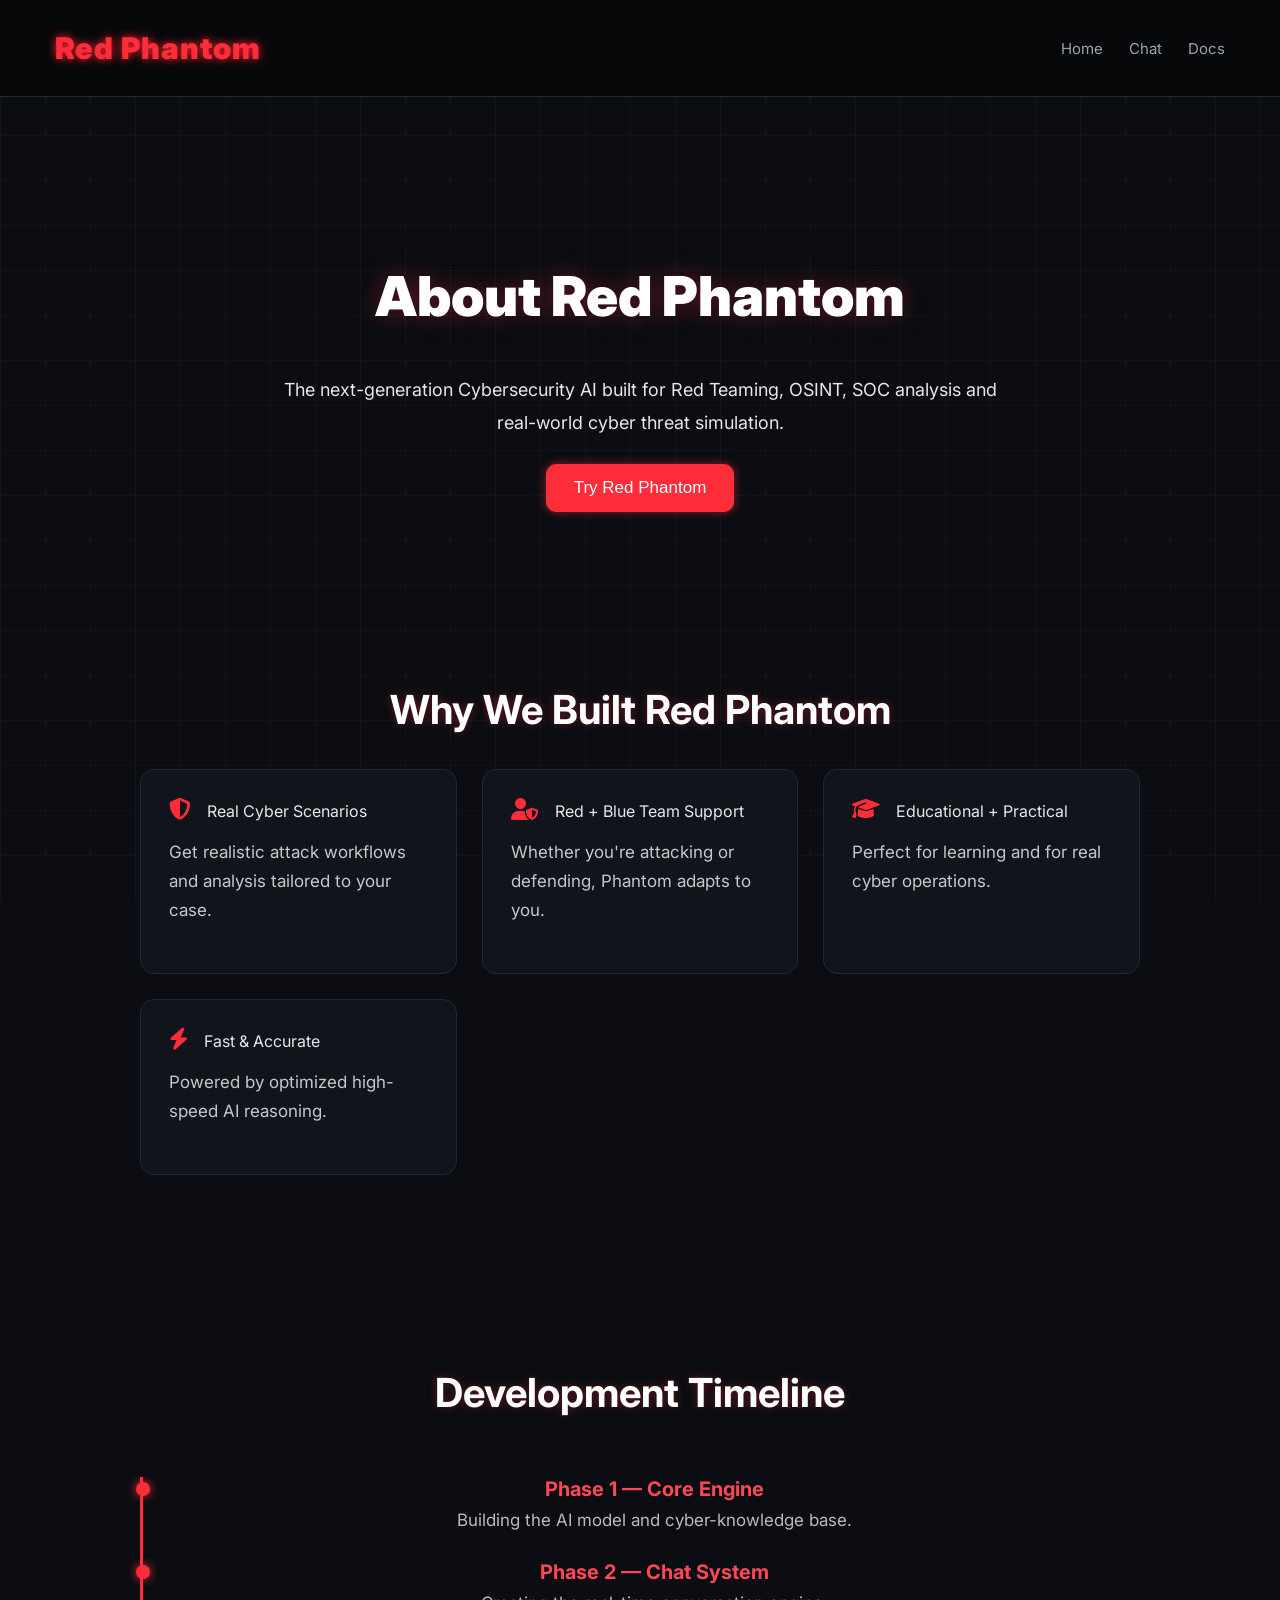
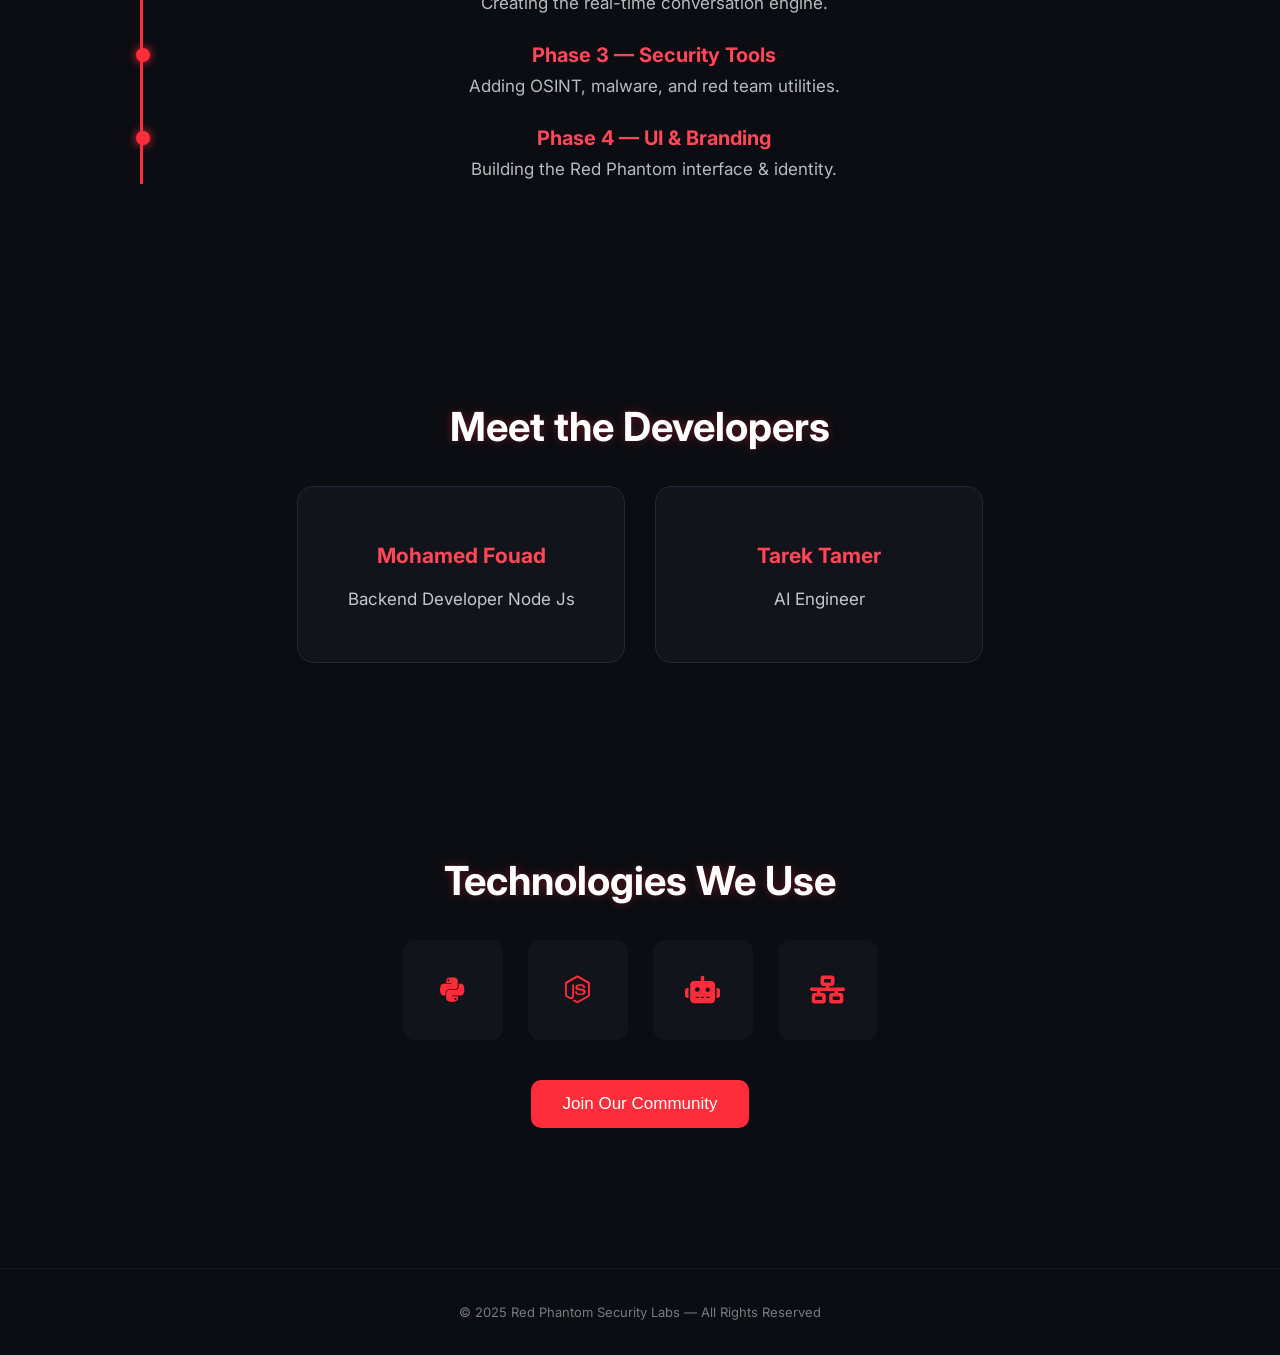
==== about.html @ 365c6709 "Add files via upload" ====
<!doctype html>
<html lang="en">
  <head>
    <meta charset="UTF-8" />
    <meta name="viewport" content="width=device-width, initial-scale=1.0" />
    <title>Red Phantom About</title>
    <link rel="icon" href="./Images/Red Phantom.png" />
    <link rel="preconnect" href="https://fonts.googleapis.com" />
    <link
      href="https://fonts.googleapis.com/css2?family=Inter:wght@300;400;600;700;900&display=swap"
      rel="stylesheet"
    />
    <link
      rel="stylesheet"
      href="https://cdnjs.cloudflare.com/ajax/libs/font-awesome/6.5.0/css/all.min.css"
    />

    <style>
      ::-webkit-scrollbar {
        width: 7px;
      }
      ::-webkit-scrollbar-thumb {
        background: #ff003c;
        border-radius: 10px;
      }

      body {
        margin: 0;
        padding: 0;
        font-family: "Inter", sans-serif;
        background: #0b0d12;
        color: #e5e7eb;
        overflow-x: hidden;
        position: relative;
      }

      body::before {
        content: "";
        position: fixed;
        top: 0;
        left: 0;
        width: 100%;
        height: 100%;
        background-image:
          linear-gradient(rgba(255, 255, 255, 0.03) 1px, transparent 1px),
          linear-gradient(90deg, rgba(255, 255, 255, 0.03) 1px, transparent 1px);
        background-size: 45px 45px;
        pointer-events: none;
        z-index: -1;
      }

      header {
        display: flex;
        justify-content: space-between;
        align-items: center;
        padding: 10px 55px;
        border-bottom: 1px solid #1f2937;
        background: rgba(0, 0, 0, 0.45);
        backdrop-filter: blur(6px);
        position: sticky;
        top: 0;
        z-index: 20;
      }

      header h1 {
        font-size: 30px;
        font-weight: 900;
        color: #ff2d39;
        text-shadow: 0 0 10px #ff2330;
        letter-spacing: 1px;
      }

      header a {
        text-decoration: none;
        color: #9ca3af;
        margin-left: 22px;
        font-size: 15px;
        transition: 0.25s;
      }

      header a:hover {
        color: #fff;
      }

      .hero {
        text-align: center;
        padding: 120px 20px 60px;
      }

      .hero h2 {
        font-size: 55px;
        color: #fff;
        text-shadow: 0 0 25px #ff2d3d55;
        font-weight: 900;
        animation: fadeInUp 1s ease forwards;
      }

      .hero p {
        max-width: 750px;
        margin: 15px auto 25px;
        font-size: 18px;
        opacity: 0.85;
        line-height: 1.8;
        animation: fadeInUp 1.2s ease forwards;
      }

      .hero button {
        padding: 14px 28px;
        background: #ff2d39;
        border: none;
        border-radius: 10px;
        font-size: 17px;
        cursor: pointer;
        color: #fff;
        box-shadow: 0 0 10px #ff2d3d88;
        transition: 0.25s;
        animation: fadeInUp 1.4s ease forwards;
      }

      .hero button:hover {
        box-shadow: 0 0 18px #ff2d3d;
        transform: translateY(-2px);
      }

      .section {
        padding: 80px 20px;
        max-width: 1000px;
        margin: auto;
        text-align: center;
      }

      .section h2 {
        font-size: 40px;
        margin-bottom: 20px;
        color: #fff;
        text-shadow: 0 0 10px #ff2d3d55;
      }

      .section p {
        font-size: 17px;
        opacity: 0.85;
        line-height: 1.7;
        margin-bottom: 20px;
      }

      .feature-grid {
        display: grid;
        grid-template-columns: repeat(auto-fit, minmax(260px, 1fr));
        gap: 25px;
        margin-top: 35px;
      }

      .feature-box {
        padding: 28px;
        background: #11141a;
        border: 1px solid #1f2937;
        border-radius: 14px;
        transition: 0.25s;
        text-align: left;
      }

      .feature-box i {
        font-size: 22px;
        margin-right: 12px;
        color: #ff2d39;
      }

      .feature-box:hover {
        transform: translateY(-5px);
        border-color: #ff2d3d77;
        box-shadow: 0 0 25px #ff2d3d33;
      }

      .dev-cards {
        display: flex;
        justify-content: center;
        gap: 30px;
        flex-wrap: wrap;
        margin-top: 35px;
      }

      .dev-card {
        width: 270px;
        background: #11141a;
        padding: 28px;
        border: 1px solid #1f2937;
        border-radius: 16px;
        text-align: center;
        transition: 0.25s;
      }

      .dev-card:hover {
        transform: translateY(-6px);
        border-color: #ff2d3d77;
        box-shadow: 0 0 25px #ff2d3d33;
      }

      .dev-card img {
        width: 90px;
        height: 90px;
        border-radius: 50%;
        border: 2px solid #ff2d3d;
        margin-bottom: 15px;
      }

      .dev-card h4 {
        color: #ff4757;
        margin-bottom: 8px;
        font-size: 21px;
      }

      .timeline {
        margin-top: 60px;
        border-left: 3px solid #ff2d39;
        padding-left: 25px;
      }

      .timeline-item {
        margin-bottom: 25px;
        position: relative;
        transition: transform 0.3s;
      }

      .timeline-item:hover {
        transform: translateX(10px);
      }

      .timeline-item::before {
        content: "";
        width: 14px;
        height: 14px;
        background: #ff2d39;
        border-radius: 50%;
        position: absolute;
        left: -32px;
        top: 5px;
        box-shadow: 0 0 10px #ff2d3d;
      }

      .timeline-item h4 {
        margin: 0;
        color: #ff4757;
        font-size: 20px;
      }

      .timeline-item p {
        margin: 5px 0 0;
        opacity: 0.8;
      }

      .testimonials {
        display: flex;
        flex-wrap: wrap;
        justify-content: center;
        gap: 30px;
        margin-top: 35px;
      }

      .testimonial-card {
        width: 280px;
        background: #11141a;
        border: 1px solid #1f2937;
        border-radius: 14px;
        padding: 20px;
        text-align: center;
        transition: 0.25s;
      }

      .testimonial-card:hover {
        transform: translateY(-5px);
        border-color: #ff2d3d77;
        box-shadow: 0 0 25px #ff2d3d33;
      }

      .testimonial-card img {
        width: 60px;
        height: 60px;
        border-radius: 50%;
        margin-bottom: 12px;
        border: 2px solid #ff2d39;
      }

      .tech-stack {
        display: flex;
        flex-wrap: wrap;
        justify-content: center;
        gap: 25px;
        margin-top: 35px;
      }

      .tech-item {
        width: 100px;
        height: 100px;
        background: #11141a;
        border-radius: 12px;
        display: flex;
        align-items: center;
        justify-content: center;
        font-size: 28px;
        color: #ff2d39;
        transition: 0.25s;
      }

      .tech-item:hover {
        transform: scale(1.1);
        box-shadow: 0 0 18px #ff2d3d55;
      }

      .contact-btn {
        margin-top: 40px;
        padding: 14px 32px;
        background: #ff2d39;
        border: none;
        border-radius: 10px;
        color: #fff;
        font-size: 17px;
        cursor: pointer;
        transition: 0.25s;
      }

      .contact-btn:hover {
        transform: translateY(-2px);
        box-shadow: 0 0 18px #ff2d3d;
      }

      .footer {
        text-align: center;
        padding: 35px;
        opacity: 0.5;
        font-size: 13px;
        border-top: 1px solid #1f2937;
        margin-top: 60px;
      }

      @keyframes fadeInUp {
        0% {
          opacity: 0;
          transform: translateY(30px);
        }
        100% {
          opacity: 1;
          transform: translateY(0);
        }
      }
    </style>
  </head>

  <body>
    <header>
      <h1>Red Phantom</h1>
      <nav>
        <a href="./landing.html">Home</a>
        <a href="index.html">Chat</a>
        <a href="docs.html">Docs</a>
      </nav>
    </header>

    <div class="hero">
      <h2>About Red Phantom</h2>
      <p>
        The next-generation Cybersecurity AI built for Red Teaming, OSINT, SOC
        analysis and real-world cyber threat simulation.
      </p>
      <button onclick="location.href = 'index.html'">Try Red Phantom</button>
    </div>

    <div class="section">
      <h2>Why We Built Red Phantom</h2>
      <div class="feature-grid">
        <div class="feature-box">
          <i class="fa-solid fa-shield-halved"></i> Real Cyber Scenarios
          <p>
            Get realistic attack workflows and analysis tailored to your case.
          </p>
        </div>
        <div class="feature-box">
          <i class="fa-solid fa-user-shield"></i> Red + Blue Team Support
          <p>Whether you're attacking or defending, Phantom adapts to you.</p>
        </div>
        <div class="feature-box">
          <i class="fa-solid fa-graduation-cap"></i> Educational + Practical
          <p>Perfect for learning and for real cyber operations.</p>
        </div>
        <div class="feature-box">
          <i class="fa-solid fa-bolt"></i> Fast & Accurate
          <p>Powered by optimized high-speed AI reasoning.</p>
        </div>
      </div>
    </div>

    <div class="section">
      <h2>Development Timeline</h2>
      <div class="timeline">
        <div class="timeline-item">
          <h4>Phase 1 — Core Engine</h4>
          <p>Building the AI model and cyber-knowledge base.</p>
        </div>
        <div class="timeline-item">
          <h4>Phase 2 — Chat System</h4>
          <p>Creating the real-time conversation engine.</p>
        </div>
        <div class="timeline-item">
          <h4>Phase 3 — Security Tools</h4>
          <p>Adding OSINT, malware, and red team utilities.</p>
        </div>
        <div class="timeline-item">
          <h4>Phase 4 — UI & Branding</h4>
          <p>Building the Red Phantom interface & identity.</p>
        </div>
      </div>
    </div>

    <div class="section">
      <h2>Meet the Developers</h2>
      <div class="dev-cards">
        <div class="dev-card">
          <h4>Mohamed Fouad</h4>
          <p>Backend Developer Node Js</p>
        </div>
        <div class="dev-card">
          <h4>Tarek Tamer</h4>
          <p>AI Engineer</p>
        </div>
      </div>
    </div>

    <div class="section">
      <h2>Technologies We Use</h2>
      <div class="tech-stack">
        <div class="tech-item"><i class="fa-brands fa-python"></i></div>
        <div class="tech-item"><i class="fa-brands fa-node-js"></i></div>
        <div class="tech-item"><i class="fa-solid fa-robot"></i></div>
        <div class="tech-item"><i class="fa-solid fa-network-wired"></i></div>
      </div>
      <button class="contact-btn" onclick="location.href = 'index.html'">
        Join Our Community
      </button>
    </div>

    <div class="footer">
      © 2025 Red Phantom Security Labs — All Rights Reserved
    </div>
  </body>
</html>
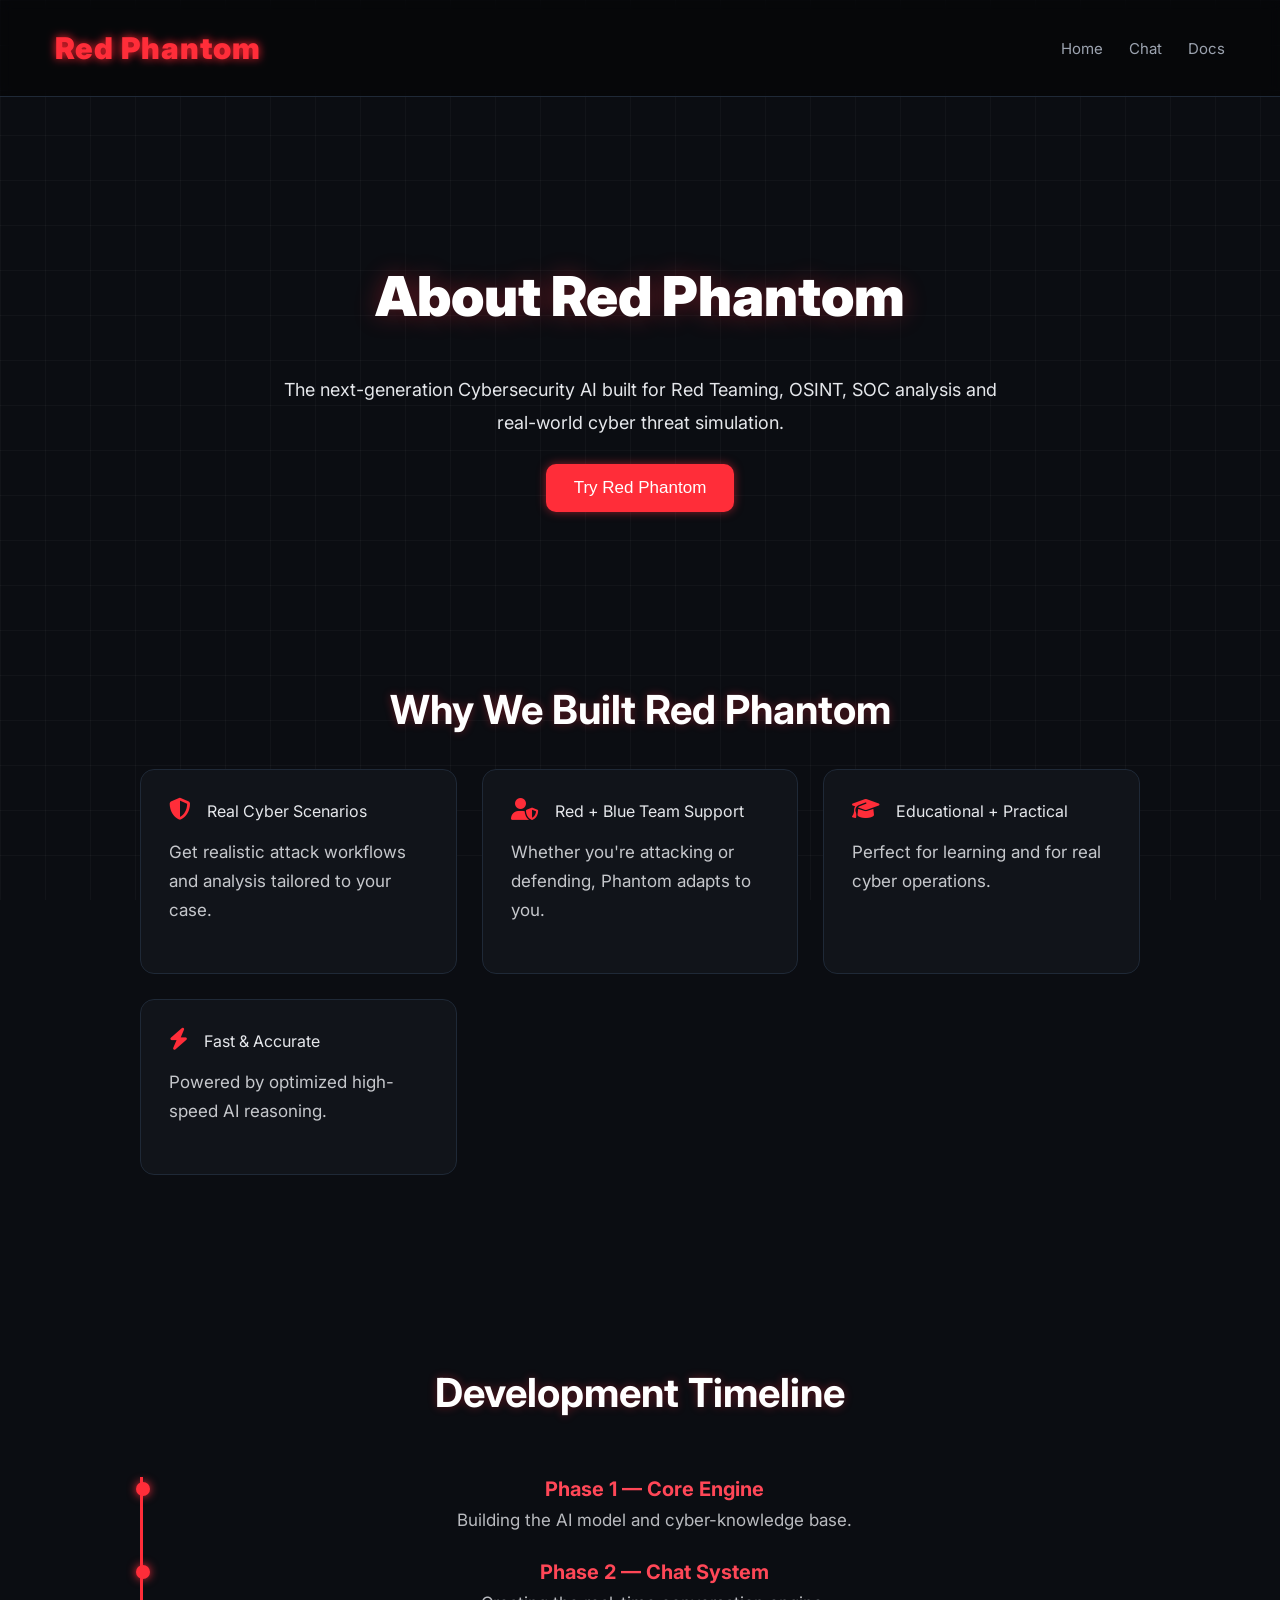
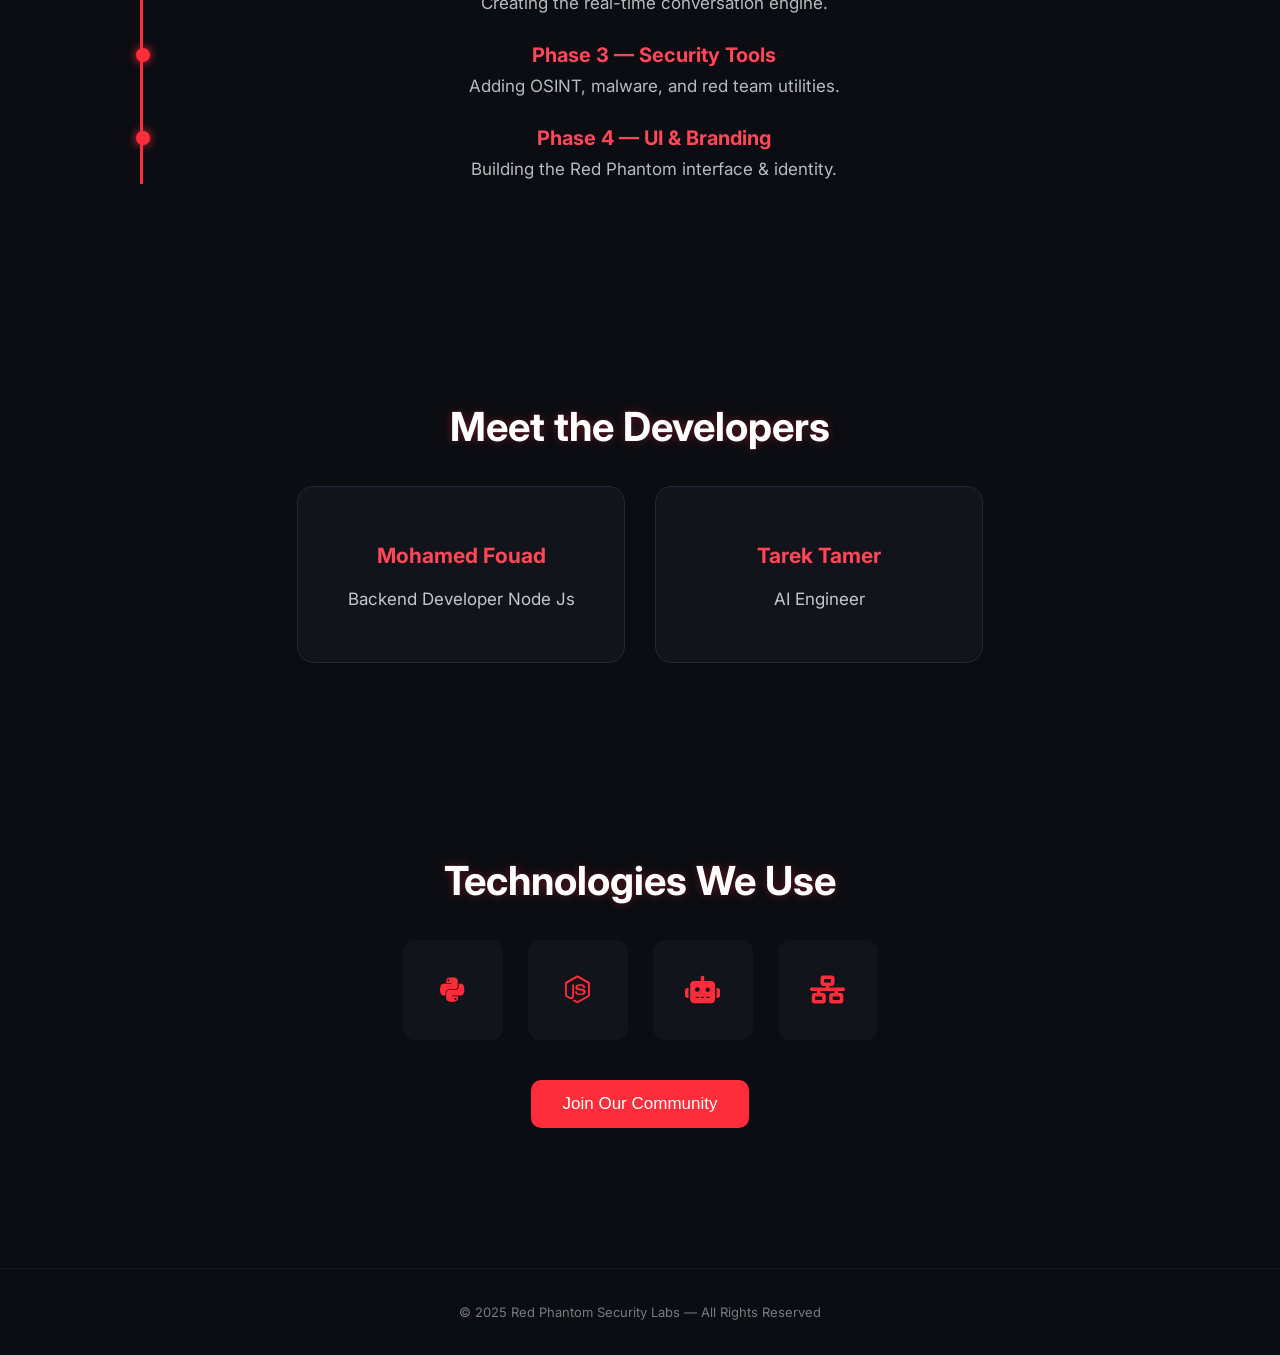
==== commit 5d8651dc: "Update about.html" ====
--- a/about.html
+++ b/about.html
@@ -349,7 +349,7 @@
     <header>
       <h1>Red Phantom</h1>
       <nav>
-        <a href="./landing.html">Home</a>
+        <a href="https://bot-ruby-delta.vercel.app/index.html">Home</a>
         <a href="index.html">Chat</a>
         <a href="docs.html">Docs</a>
       </nav>
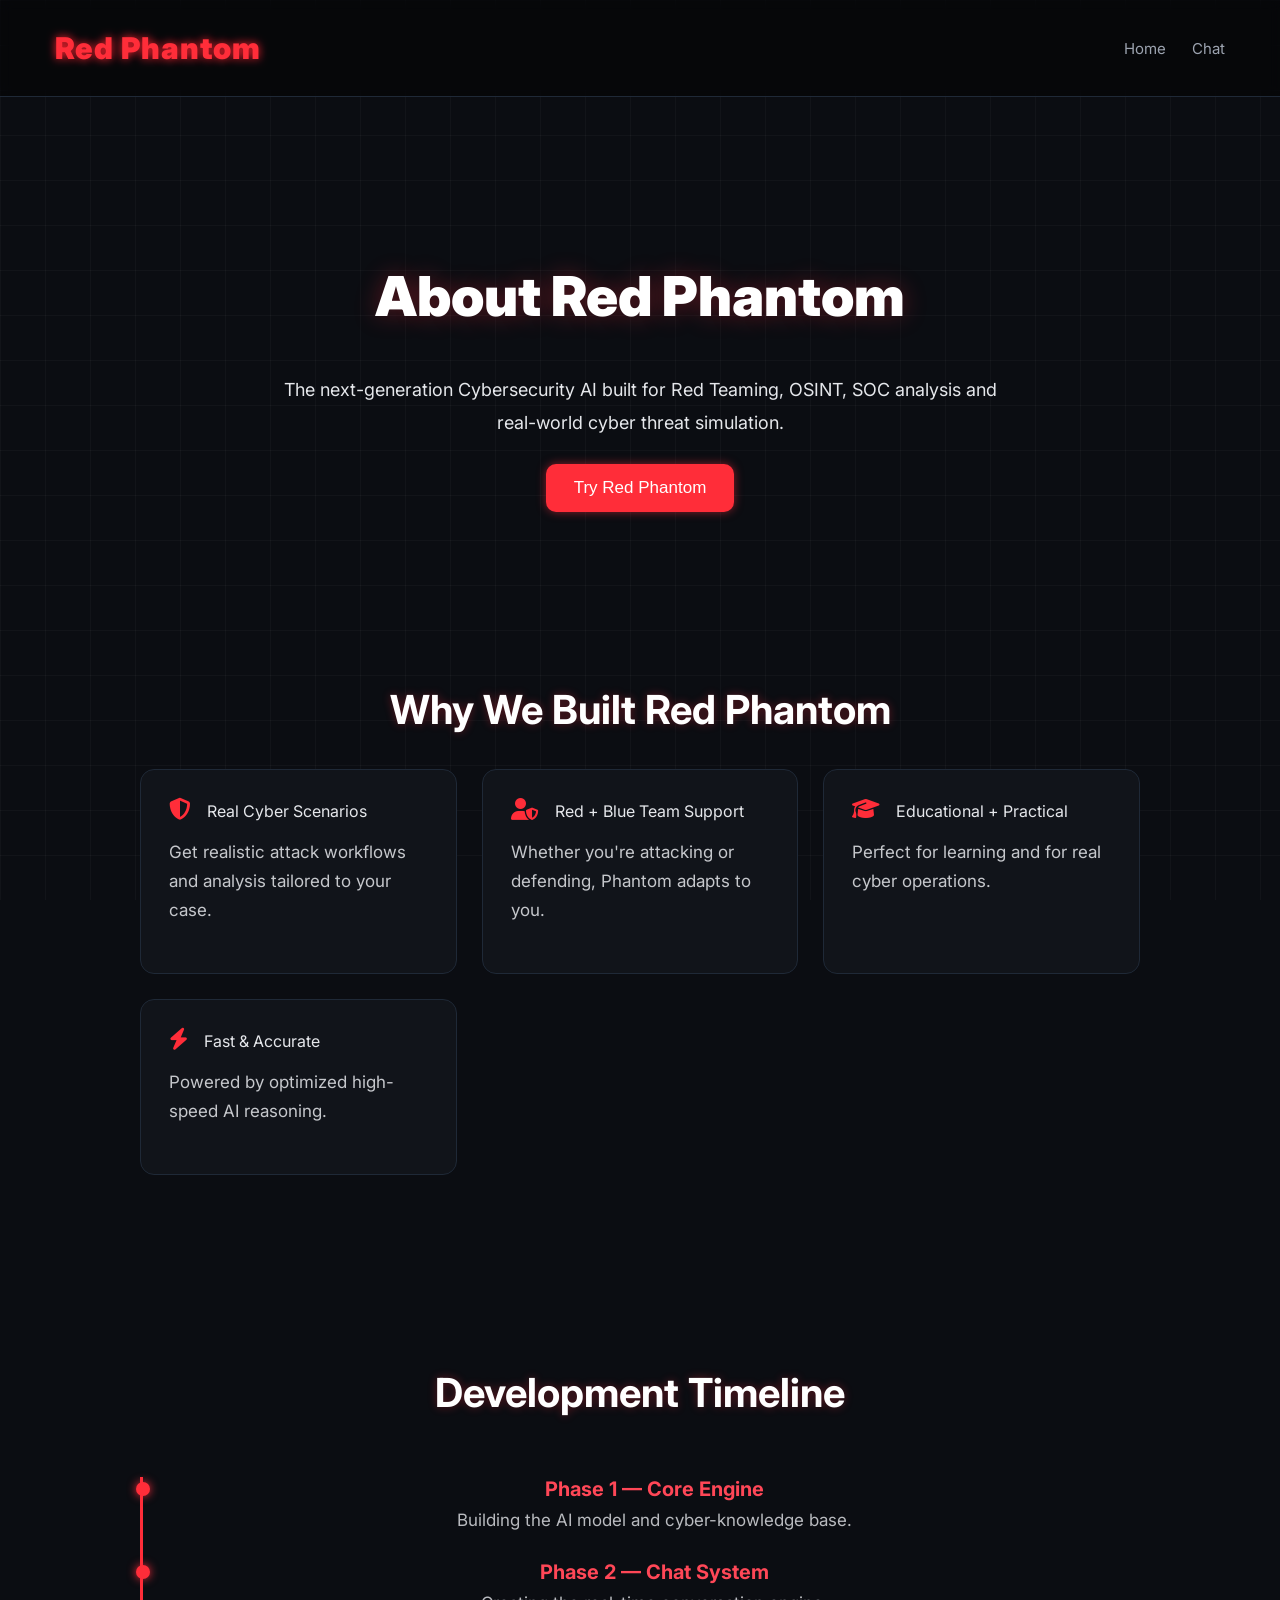
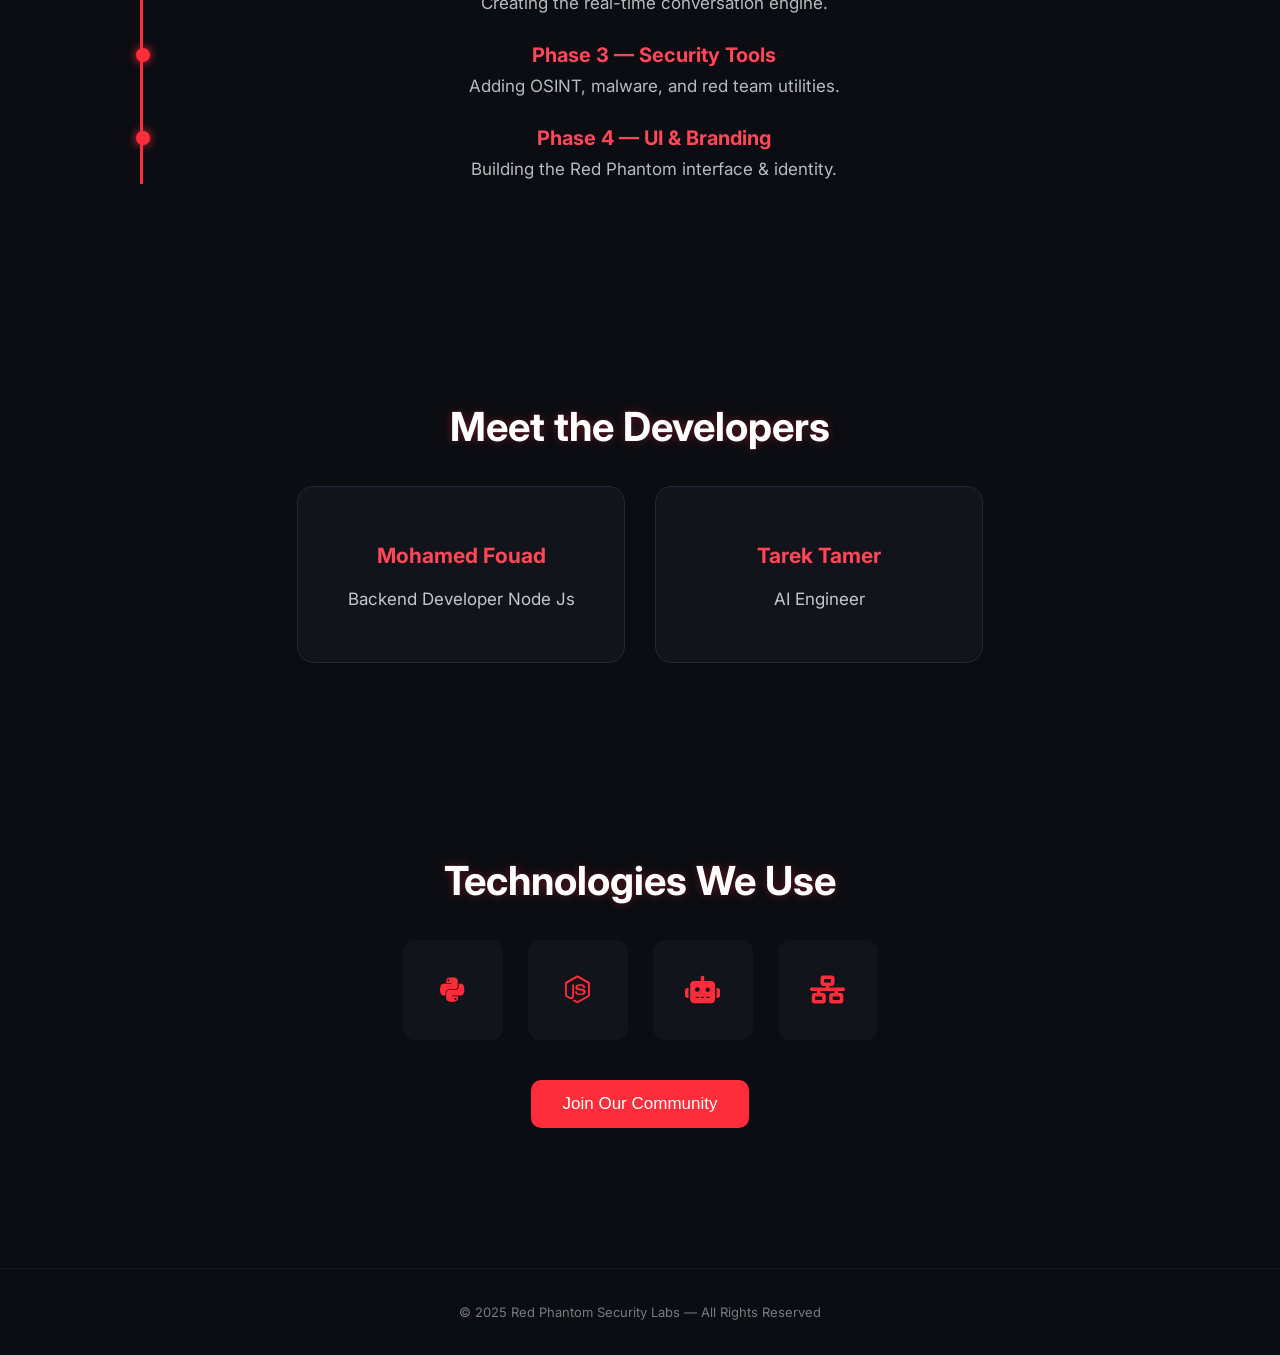
==== commit a1cce4a3: "Update about.html" ====
--- a/about.html
+++ b/about.html
@@ -351,7 +351,6 @@
       <nav>
         <a href="https://bot-ruby-delta.vercel.app/index.html">Home</a>
         <a href="index.html">Chat</a>
-        <a href="docs.html">Docs</a>
       </nav>
     </header>
 
